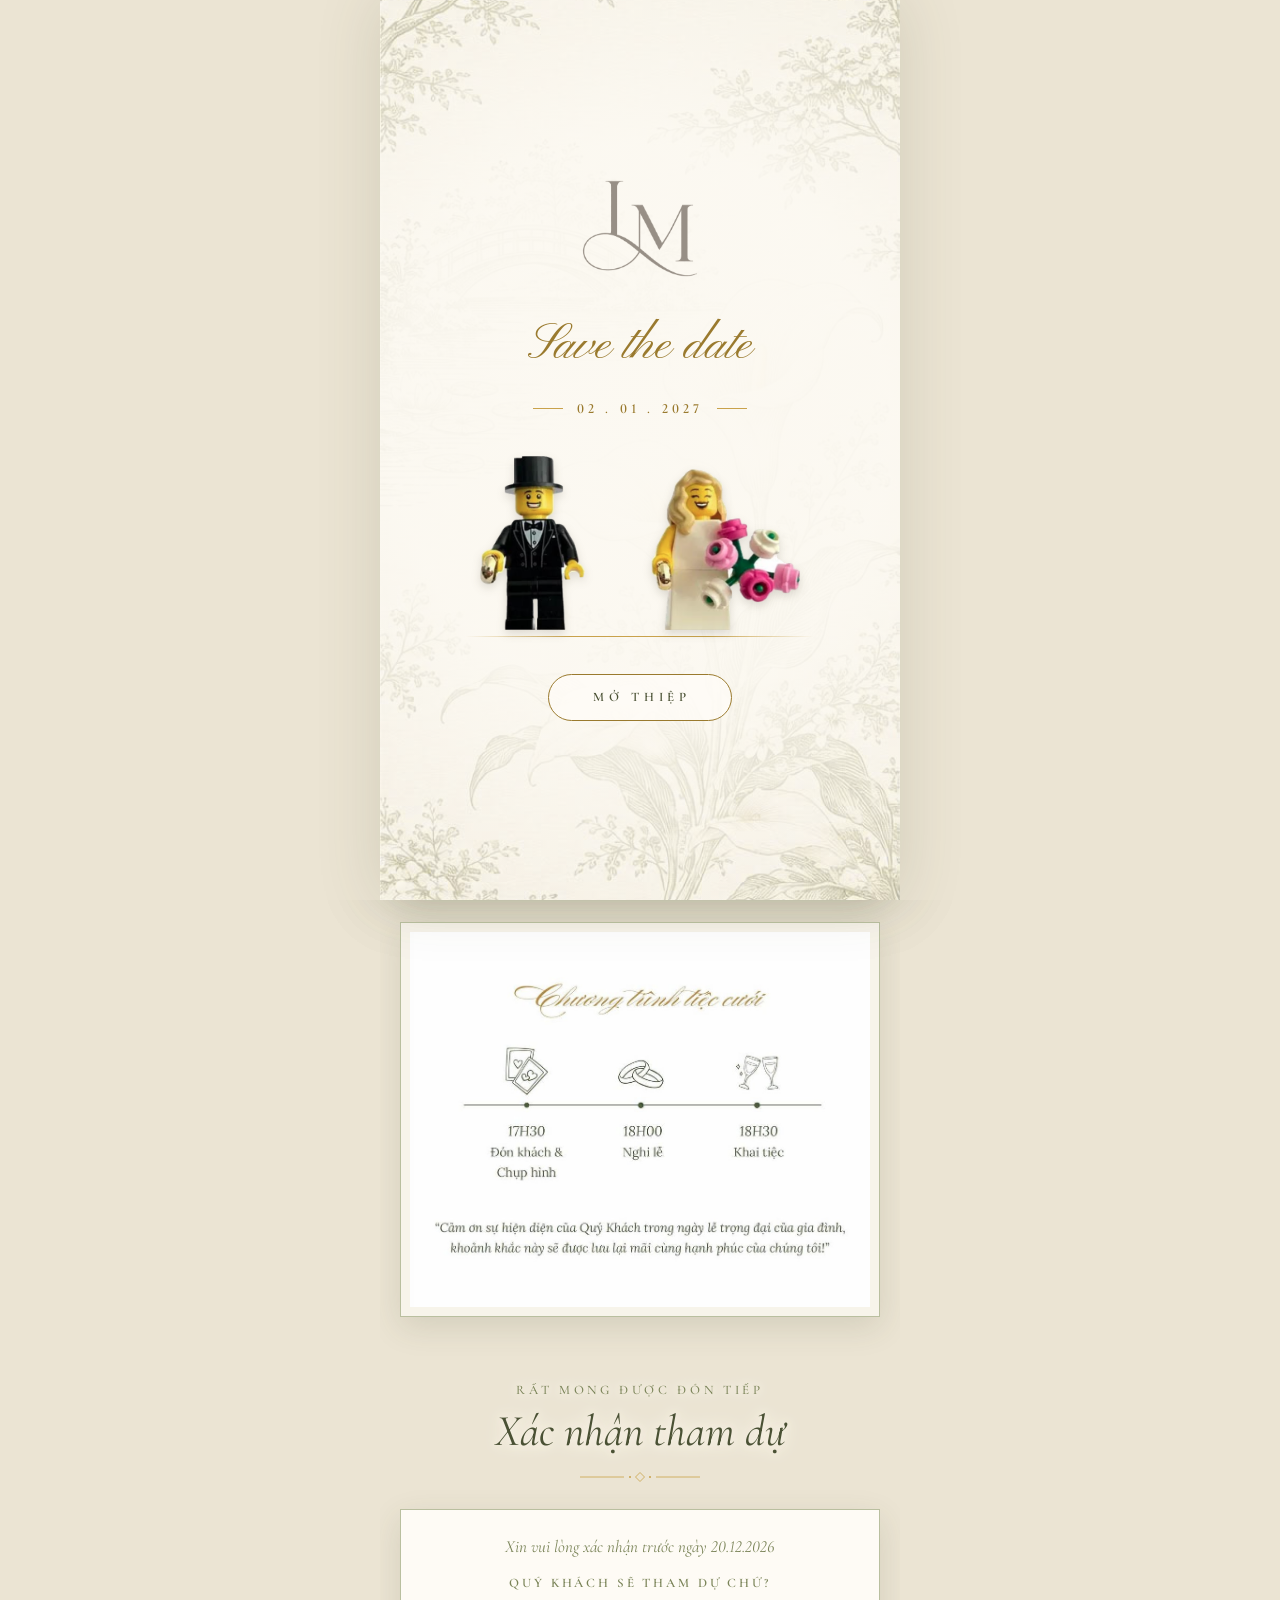
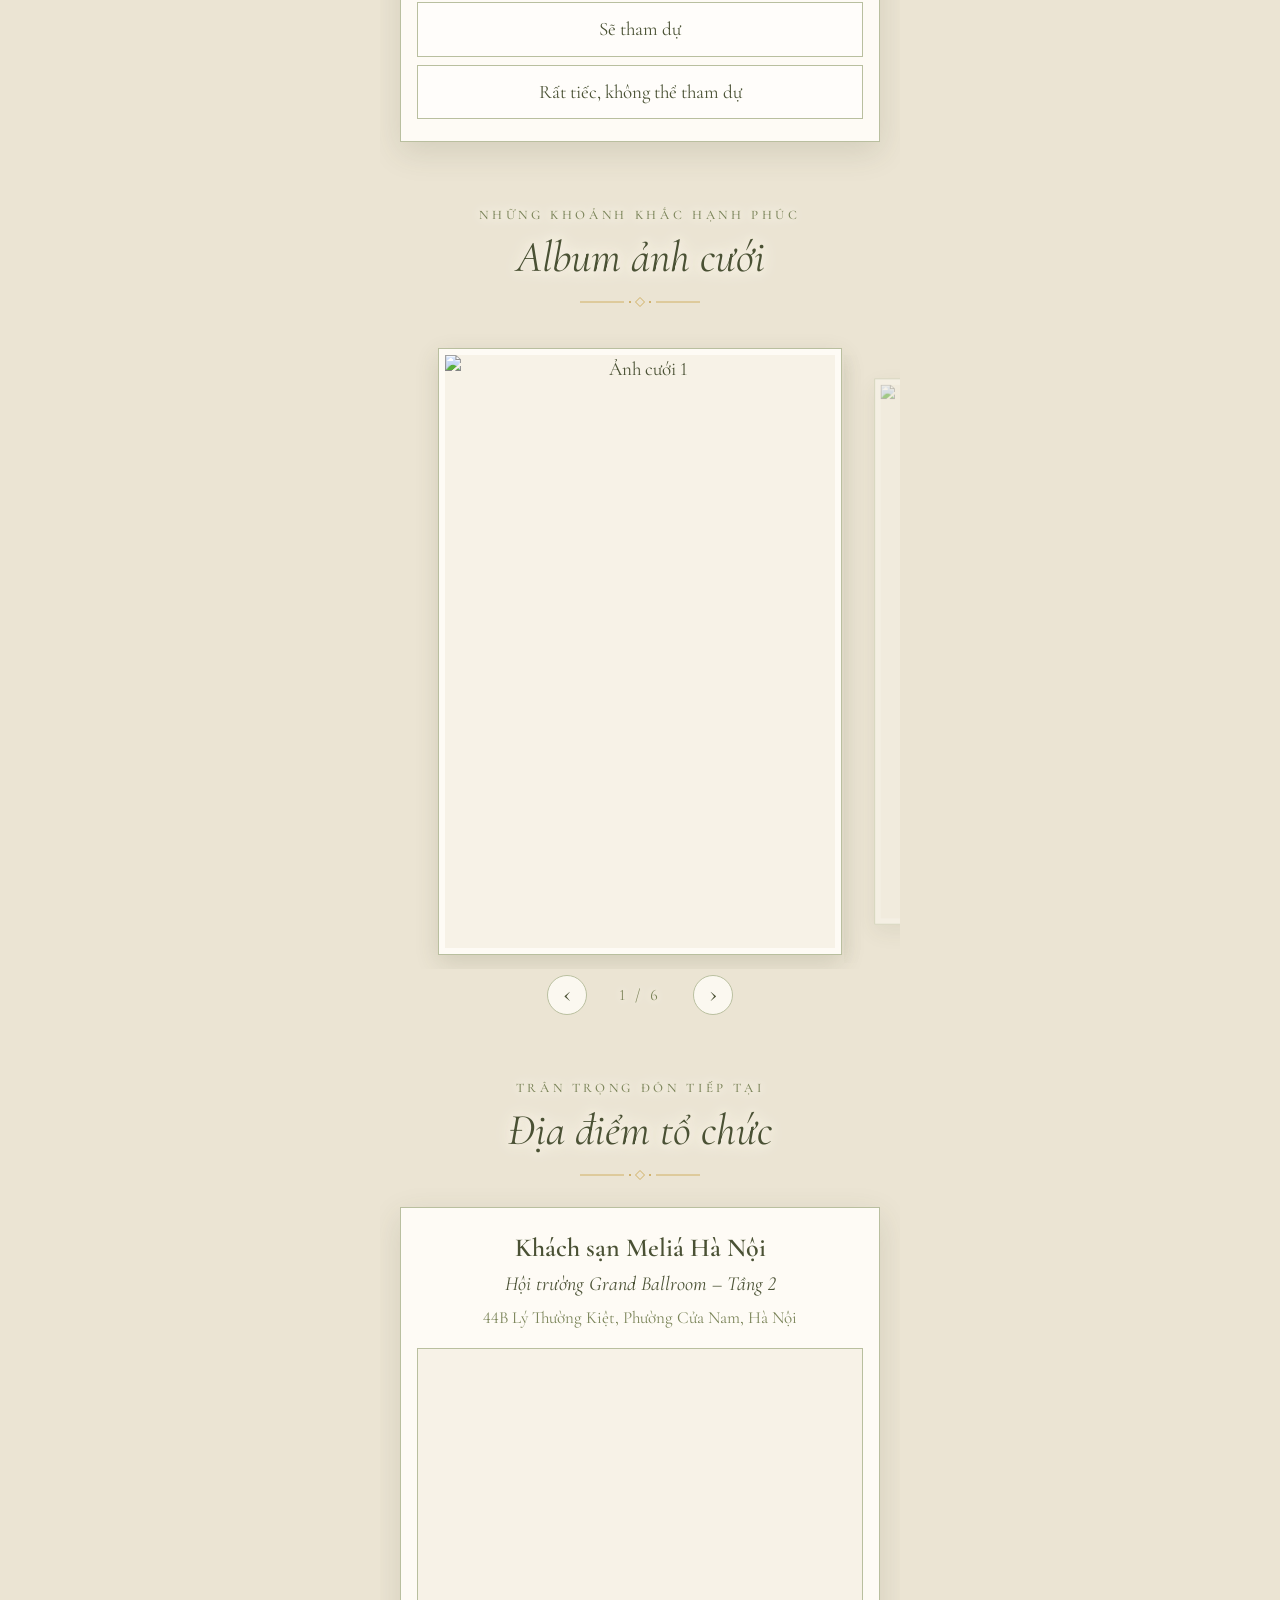
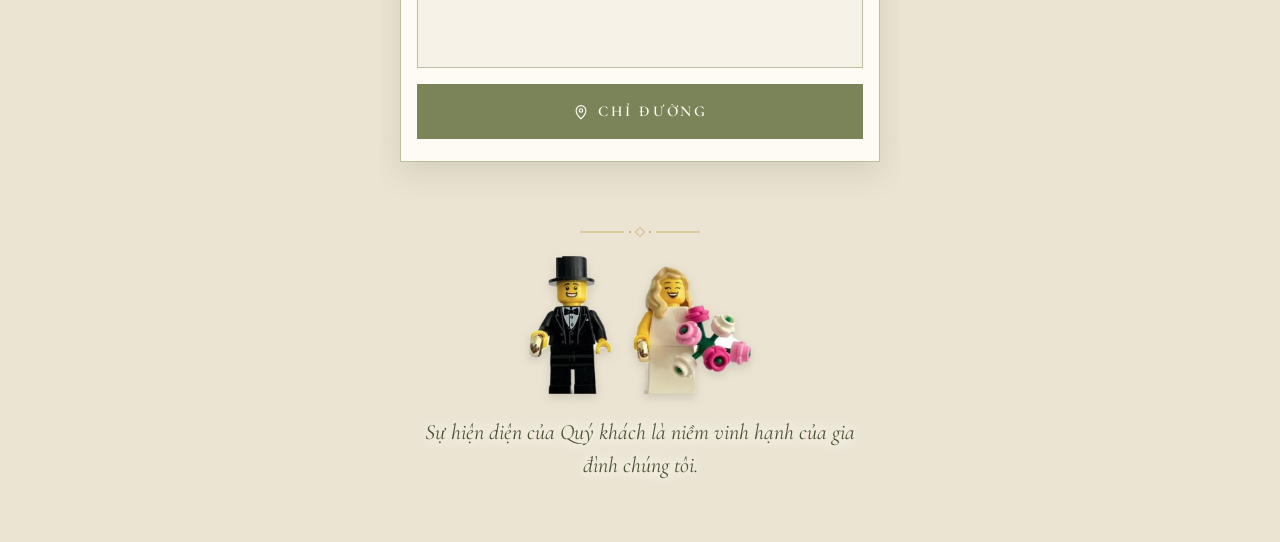
==== thu.html @ 4be1fc8c "Đưa nốt file thử (_thu/, thu.html), ảnh gốc ở thư mục ngoài cùng và thư mục anhcuoi lên GitHub Co-Au" ====
<!doctype html>
<html lang="vi">
<head>
  <meta charset="utf-8">
  <meta name="viewport" content="width=device-width, initial-scale=1, viewport-fit=cover">
  <title>L&amp;M Wedding Ceremony Invitation</title>
  <meta name="description" content="Trân trọng kính mời Quý khách đến dự tiệc cưới của Tuấn Minh &amp; Tú Linh.">
  <meta name="robots" content="noindex">
  <meta name="theme-color" content="#f6f1e6">
  <meta property="og:type" content="website">
  <meta property="og:title" content="L&amp;M Wedding Ceremony Invitation">
  <meta property="og:description" content="Trân trọng kính mời Quý khách đến dự tiệc cưới của Tuấn Minh &amp; Tú Linh.">
  <meta property="og:url" content="https://minhnguyen1604.github.io/lm-wedding/">

  <link rel="preconnect" href="https://fonts.googleapis.com">
  <link rel="preconnect" href="https://fonts.gstatic.com" crossorigin>
  <link href="https://fonts.googleapis.com/css2?family=Cormorant+Garamond:ital,wght@0,300;0,400;0,500;0,600;1,400;1,500&family=Pinyon+Script&display=swap" rel="stylesheet">
  <link rel="stylesheet" href="style.css">
</head>
<body>
  <!-- Nền hoa mờ, đứng yên phía sau khi cuộn -->
  <div class="nen" aria-hidden="true"></div>

  <!-- Màn mở thiệp (chỉ hiện khi bật moThiep trong config.js) -->
  <div class="bia" id="bia" hidden>
    <div class="nen bia-nen" aria-hidden="true"></div>
    <canvas class="bia-phao" id="bia-phao" aria-hidden="true"></canvas>
    <div class="bia-trong">
      <div class="bia-vom">
        <img class="bia-logo" id="bia-logo" alt="L &amp; M" width="688" height="580">
        <h1 class="bia-ten" id="bia-ten"></h1>
        <p class="bia-ngay" id="bia-ngay"></p>
        <div class="bia-san">
          <div class="doi bia-doi" id="bia-doi" aria-hidden="true"></div>
        </div>
        <button class="bia-nut" id="bia-nut" type="button">Mở thiệp</button>
      </div>
    </div>
  </div>

  <main class="trang">

    <header class="mo-dau">
      <img class="logo" id="logo" alt="L &amp; M" width="688" height="580" hidden>
      <svg class="hoa-van" viewBox="0 0 120 12" aria-hidden="true">
        <path d="M0 6h44M76 6h44" stroke="currentColor" stroke-width=".8"/>
        <path d="M60 1.5 64.5 6 60 10.5 55.5 6z" fill="none" stroke="currentColor" stroke-width=".8"/>
        <circle cx="50" cy="6" r="1" fill="currentColor"/>
        <circle cx="70" cy="6" r="1" fill="currentColor"/>
      </svg>
    </header>

    <!-- 1. Các khung thiệp -->
    <section class="phan" id="thiep" aria-label="Thông tin đám cưới">
      <div class="ds-khung" id="ds-khung"></div>
    </section>

    <!-- 2. Xác nhận tham dự (chỉ hiện khi đã khai báo Google Form trong config.js) -->
    <section class="phan" id="xac-nhan" hidden>
      <div class="tieu-de cuon">
        <p class="chu-nho">Rất mong được đón tiếp</p>
        <h2>Xác nhận tham dự</h2>
        <svg class="hoa-van" viewBox="0 0 120 12" aria-hidden="true">
          <path d="M0 6h44M76 6h44" stroke="currentColor" stroke-width=".8"/>
          <path d="M60 1.5 64.5 6 60 10.5 55.5 6z" fill="none" stroke="currentColor" stroke-width=".8"/>
          <circle cx="50" cy="6" r="1" fill="currentColor"/>
          <circle cx="70" cy="6" r="1" fill="currentColor"/>
        </svg>
      </div>

      <div class="the cuon">
        <form id="xn-form" novalidate>
          <p class="xn-han" id="xn-han"></p>

          <!-- Bước 1: chọn có / không -->
          <fieldset class="xn-nhom xn-buoc-1">
            <legend class="xn-nhan">Quý khách sẽ tham dự chứ?</legend>
            <div class="xn-chon">
              <label><input type="radio" name="thamDu" value="Sẽ tham dự"><span>Sẽ tham dự</span></label>
              <label><input type="radio" name="thamDu" value="Không thể tham dự"><span>Rất tiếc, không thể tham dự</span></label>
            </div>
          </fieldset>

          <!-- Bước 2: chỉ hiện sau khi đã chọn -->
          <div class="xn-buoc-2" id="xn-buoc-2" hidden>
            <label class="xn-nhan" for="xn-ten">Họ và tên</label>
            <input class="xn-o" id="xn-ten" name="ten" type="text" autocomplete="name" maxlength="80">

            <div class="xn-chi-khi-co" id="xn-chi-khi-co">
              <fieldset class="xn-nhom">
                <legend class="xn-nhan">Số người tham dự</legend>
                <div class="xn-dem">
                  <button type="button" id="xn-tru" aria-label="Bớt một người">&minus;</button>
                  <output id="xn-so" aria-live="polite">1</output>
                  <button type="button" id="xn-cong" aria-label="Thêm một người">+</button>
                </div>
              </fieldset>

              <fieldset class="xn-nhom">
                <legend class="xn-nhan">Khách mời của</legend>
                <div class="xn-chon hai-cot">
                  <label><input type="radio" name="khachCua" value="Nhà trai"><span>Nhà trai</span></label>
                  <label><input type="radio" name="khachCua" value="Nhà gái"><span>Nhà gái</span></label>
                </div>
              </fieldset>

              <label class="xn-nhan" for="xn-loi-chuc">Lời chúc <i>(không bắt buộc)</i></label>
              <textarea class="xn-o" id="xn-loi-chuc" name="loiChuc" rows="3" maxlength="500"></textarea>
            </div>

            <!-- Ô bẫy cho máy gửi tự động; người thật không thấy ô này -->
            <input class="xn-bay" type="text" name="website" tabindex="-1" autocomplete="off" aria-hidden="true">

            <p class="xn-loi" id="xn-loi" role="alert" hidden></p>
            <button class="nut" type="submit" id="xn-gui">Gửi xác nhận</button>
          </div>
        </form>

        <div id="xn-xong" hidden>
          <p class="xn-cam-on" id="xn-cam-on" tabindex="-1"></p>
          <button type="button" class="xn-sua" id="xn-sua">Gửi lại xác nhận khác</button>
        </div>
      </div>
    </section>

    <!-- 3. Album ảnh cưới (cuộn ngang) -->
    <section class="phan" id="album">
      <div class="tieu-de cuon">
        <p class="chu-nho">Những khoảnh khắc hạnh phúc</p>
        <h2>Album ảnh cưới</h2>
        <svg class="hoa-van" viewBox="0 0 120 12" aria-hidden="true">
          <path d="M0 6h44M76 6h44" stroke="currentColor" stroke-width=".8"/>
          <path d="M60 1.5 64.5 6 60 10.5 55.5 6z" fill="none" stroke="currentColor" stroke-width=".8"/>
          <circle cx="50" cy="6" r="1" fill="currentColor"/>
          <circle cx="70" cy="6" r="1" fill="currentColor"/>
        </svg>
      </div>
      <div class="dai-anh" id="dai-anh" tabindex="0" role="group" aria-label="Album ảnh cưới, vuốt ngang để xem"></div>
      <div class="dai-dk" id="dai-dk">
        <button type="button" id="da-truoc" aria-label="Ảnh trước">&lsaquo;</button>
        <span id="da-dem" aria-live="off"></span>
        <button type="button" id="da-sau" aria-label="Ảnh sau">&rsaquo;</button>
      </div>
    </section>

    <!-- 4. Địa điểm -->
    <section class="phan" id="dia-diem">
      <div class="tieu-de cuon">
        <p class="chu-nho">Trân trọng đón tiếp tại</p>
        <h2>Địa điểm tổ chức</h2>
        <svg class="hoa-van" viewBox="0 0 120 12" aria-hidden="true">
          <path d="M0 6h44M76 6h44" stroke="currentColor" stroke-width=".8"/>
          <path d="M60 1.5 64.5 6 60 10.5 55.5 6z" fill="none" stroke="currentColor" stroke-width=".8"/>
          <circle cx="50" cy="6" r="1" fill="currentColor"/>
          <circle cx="70" cy="6" r="1" fill="currentColor"/>
        </svg>
      </div>

      <div class="the cuon">
        <p class="chu-nho dd-thoi-gian" id="dd-thoi-gian"></p>
        <p class="dd-ten" id="dd-ten"></p>
        <p class="dd-sanh" id="dd-sanh"></p>
        <p class="dd-dia-chi" id="dd-dia-chi"></p>
        <div class="ban-do">
          <iframe id="dd-map" title="Bản đồ nơi tổ chức" loading="lazy"
                  referrerpolicy="no-referrer-when-downgrade" allowfullscreen></iframe>
        </div>
        <a class="nut" id="dd-chi-duong" target="_blank" rel="noopener">
          <svg viewBox="0 0 24 24" width="18" height="18" aria-hidden="true">
            <path d="M12 21s-6.5-5.6-6.5-11A6.5 6.5 0 0 1 12 3.5 6.5 6.5 0 0 1 18.5 10c0 5.4-6.5 11-6.5 11z" fill="none" stroke="currentColor" stroke-width="1.5"/>
            <circle cx="12" cy="10" r="2.3" fill="none" stroke="currentColor" stroke-width="1.5"/>
          </svg>
          Chỉ đường
        </a>
      </div>
    </section>

    <footer class="ket cuon">
      <svg class="hoa-van" viewBox="0 0 120 12" aria-hidden="true">
        <path d="M0 6h44M76 6h44" stroke="currentColor" stroke-width=".8"/>
        <path d="M60 1.5 64.5 6 60 10.5 55.5 6z" fill="none" stroke="currentColor" stroke-width=".8"/>
        <circle cx="50" cy="6" r="1" fill="currentColor"/>
        <circle cx="70" cy="6" r="1" fill="currentColor"/>
      </svg>
      <div class="doi doi-nhay" id="doi-cuoi" aria-hidden="true" hidden></div>
      <p id="loi-ket"></p>
    </footer>
  </main>

  <!-- Đĩa nhạc: chạm để tắt / bật nhạc -->
  <button class="dia" id="dia" type="button" aria-label="Bật nhạc" aria-pressed="false" hidden>
    <svg viewBox="0 0 60 60" aria-hidden="true">
      <g class="dia-quay">
        <circle cx="30" cy="30" r="29" fill="#2c2f24"/>
        <g fill="none" stroke="#fffdf8" stroke-opacity=".14" stroke-width=".7">
          <circle cx="30" cy="30" r="25"/><circle cx="30" cy="30" r="21.5"/><circle cx="30" cy="30" r="18"/><circle cx="30" cy="30" r="14.5"/>
        </g>
        <!-- vệt sáng để thấy rõ đĩa đang quay -->
        <path d="M30 3a27 27 0 0 1 19 8" fill="none" stroke="#fffdf8" stroke-opacity=".35" stroke-width="2.4" stroke-linecap="round"/>
        <path d="M30 57a27 27 0 0 1-19-8" fill="none" stroke="#fffdf8" stroke-opacity=".22" stroke-width="2.4" stroke-linecap="round"/>
        <circle cx="30" cy="30" r="10.5" fill="#c9a24b"/>
        <text x="30" y="27.4" text-anchor="middle" font-size="5.4" font-weight="600" fill="#2c2f24" letter-spacing=".3">L&amp;M</text>
        <circle cx="30" cy="30" r="1.7" fill="#f7f2e7"/>
      </g>
      <path class="dia-gach" d="M9 51 51 9" stroke="#f7f2e7" stroke-width="3.2" stroke-linecap="round"/>
    </svg>
  </button>

  <!-- Khung xem ảnh phóng to -->
  <div class="xem-anh" id="xem-anh" role="dialog" aria-modal="true" aria-label="Xem ảnh" hidden>
    <button class="xa-nut xa-dong" id="xa-dong" aria-label="Đóng">&times;</button>
    <button class="xa-nut xa-truoc" id="xa-truoc" aria-label="Ảnh trước">&lsaquo;</button>
    <img id="xa-img" alt="">
    <button class="xa-nut xa-sau" id="xa-sau" aria-label="Ảnh sau">&rsaquo;</button>
    <p class="xa-dem" id="xa-dem"></p>
  </div>

  <script src="config.js"></script>
  <script>
    // Chỉ dùng cho trang thử trên máy
    THIEP.xacNhan.hanChot = "Xin vui lòng xác nhận trước ngày 20.12.2026";
  </script>
  <script src="script.js"></script>
</body>
</html>
---- style.css ----
:root {
  --kem: #f7f2e7;        /* nền kem */
  --kem-ngoai: #ebe4d3;  /* phần ngoài cột thiệp khi xem trên máy tính */
  --reu: #7b8459;        /* xanh rêu của nét vẽ */
  --reu-dam: #4a5134;    /* chữ */
  --reu-nhat: #b9bf9f;   /* viền */
  --vang: #c9a24b;       /* nhuỵ hoa */
  --vang-dam: #9a7a2e;   /* vàng đậm cho chữ nhỏ */
  --do-mo-nen: .5;       /* độ rõ của nền hoa: 0 = mất hẳn, 1 = rõ nguyên bản */
  --rong: 520px;
  --le: 20px;            /* lề trái/phải của trang */
}

* { box-sizing: border-box; }

html {
  background: var(--kem-ngoai);
  -webkit-text-size-adjust: 100%;
  scroll-behavior: smooth;
}

body {
  margin: 0;
  font-family: "Cormorant Garamond", "Times New Roman", serif;
  font-size: 19px;
  line-height: 1.5;
  color: var(--reu-dam);
  -webkit-font-smoothing: antialiased;
  /* Font này mặc định dùng chữ số kiểu cổ (số 3, 7, 9 thò xuống dưới dòng);
     ép về chữ số cao đều để ngày giờ, số nhà thẳng hàng */
  font-variant-numeric: lining-nums;
}

/* ---------- Nền hoa mờ ---------- */
.nen {
  position: fixed;
  top: 0;
  left: 50%;
  transform: translateX(-50%);
  width: min(100%, var(--rong));
  height: 100vh;
  height: 100lvh;
  background: var(--kem);
  box-shadow: 0 0 60px rgba(74, 81, 52, .16);
  z-index: -1;
}
.nen::after {
  content: "";
  position: absolute;
  inset: 0;
  background: url("images/nen.jpg") center / cover no-repeat;
  opacity: var(--do-mo-nen);
}

/* ---------- Khung trang ---------- */
.trang {
  width: min(100%, var(--rong));
  margin: 0 auto;
  padding: 0 var(--le) calc(40px + env(safe-area-inset-bottom));
  overflow: hidden;
}

.chu-nho {
  margin: 0;
  font-size: 13px;
  font-weight: 500;
  letter-spacing: .28em;
  text-transform: uppercase;
  color: var(--reu);
}

.hoa-van {
  display: block;
  width: 120px;
  height: 12px;
  margin: 14px auto 0;
  color: var(--vang);
}

.mo-dau {
  padding: 40px 0 28px;
  text-align: center;
}
.logo {
  display: block;
  width: 150px;
  height: auto;
  margin: 0 auto 4px;
  /* quầng sáng kem để logo nổi trên nền hoa */
  filter: drop-shadow(0 0 10px var(--kem)) drop-shadow(0 0 4px var(--kem));
}
.logo[hidden] { display: none; }

/* Quầng sáng kem quanh chữ nằm trực tiếp trên nền hoa, cho dễ đọc */
.mo-dau, .tieu-de, .ket {
  text-shadow: 0 0 6px var(--kem), 0 0 14px var(--kem), 0 0 22px var(--kem);
}

.phan { padding-bottom: 64px; }

.tieu-de {
  text-align: center;
  margin-bottom: 26px;
}
.tieu-de h2 {
  margin: 6px 0 0;
  font-size: 44px;
  font-weight: 400;
  font-style: italic;
  line-height: 1.15;
  color: var(--reu-dam);
}

/* ---------- 1. Khung thiệp ---------- */
.ds-khung {
  display: grid;
  gap: 28px;
}

.khung {
  margin: 0;
  padding: 9px;
  background: rgba(255, 253, 248, .62);
  border: 1px solid var(--reu-nhat);
  box-shadow: 0 10px 30px rgba(74, 81, 52, .14);
}
.khung img {
  display: block;
  width: 100%;
  height: auto;
  cursor: zoom-in;
}

.cho-trong {
  display: grid;
  place-content: center;
  gap: 6px;
  text-align: center;
  border: 1px dashed var(--reu-nhat);
  color: var(--reu);
}
.khung .cho-trong { aspect-ratio: 2 / 3; }
.cho-trong b {
  font-size: 30px;
  font-weight: 400;
  font-style: italic;
  color: var(--reu-dam);
}
.cho-trong span {
  font-size: 15px;
  padding: 0 24px;
}

/* ---------- 2. Địa điểm ---------- */
.the {
  padding: 24px 16px 22px;
  text-align: center;
  background: rgba(255, 253, 248, .92);
  border: 1px solid var(--reu-nhat);
  box-shadow: 0 10px 30px rgba(74, 81, 52, .14);
}
.dd-thoi-gian {
  margin-bottom: 12px;
  color: var(--vang-dam);
}
.dd-ten {
  margin: 0;
  font-size: 26px;
  font-weight: 600;
  line-height: 1.25;
}
.dd-sanh {
  margin: 4px 0 0;
  font-size: 20px;
  font-style: italic;
}
.dd-dia-chi {
  margin: 6px 0 18px;
  font-size: 17px;
  color: var(--reu);
  text-wrap: balance;   /* không để rớt một chữ lẻ xuống dòng */
}
.the p:empty { display: none; }

.ban-do {
  height: 320px;
  border: 1px solid var(--reu-nhat);
  background: var(--kem);
}
.ban-do iframe {
  display: block;
  width: 100%;
  height: 100%;
  border: 0;
}

.nut {
  display: flex;
  align-items: center;
  justify-content: center;
  gap: 8px;
  width: 100%;
  margin-top: 16px;
  padding: 15px 30px;
  font: inherit;
  font-size: 15px;
  font-weight: 600;
  letter-spacing: .18em;
  text-transform: uppercase;
  text-decoration: none;
  color: #fffdf8;
  background: var(--reu);
  border: 1px solid var(--reu);
  transition: background .2s, color .2s;
}
.nut:hover,
.nut:focus-visible {
  background: var(--reu-dam);
  border-color: var(--reu-dam);
}

.nut[hidden] { display: none; }

/* ---------- 2. Xác nhận tham dự ---------- */
.xn-han {
  margin: 0 0 4px;
  font-size: 17px;
  font-style: italic;
  color: var(--reu);
}
.xn-han:empty { display: none; }
.xn-nhom {
  min-width: 0;
  margin: 22px 0 0;
  padding: 0;
  border: 0;
}
.xn-nhom[hidden] { display: none; }
.xn-nhom > .xn-nhan { margin-top: 0; }   /* khoảng cách phía trên do .xn-nhom lo */
.xn-nhan {
  display: block;
  width: 100%;
  margin: 22px 0 9px;
  padding: 0;
  font-size: 13px;
  font-weight: 600;
  letter-spacing: .22em;
  text-transform: uppercase;
  color: var(--reu);
}
.xn-han + .xn-nhom { margin-top: 14px; }
.xn-han:empty + .xn-nhom { margin-top: 0; }
.xn-buoc-2[hidden],
.xn-chi-khi-co[hidden] { display: none; }
/* Phần điền hiện ra nhẹ nhàng sau khi chọn có / không */
.xn-buoc-2 { animation: hien-len .5s ease; }
.xn-nhan i {
  font-weight: 400;
  letter-spacing: .04em;
  text-transform: none;
}
.xn-o {
  display: block;
  width: 100%;
  padding: 12px 14px;
  font: inherit;
  font-size: 19px;          /* từ 16px trở lên để iPhone không tự phóng to khi gõ */
  text-align: center;
  color: var(--reu-dam);
  background: rgba(255, 255, 255, .75);
  border: 1px solid var(--reu-nhat);
  border-radius: 0;
  -webkit-appearance: none;
  appearance: none;
}
textarea.xn-o {
  resize: vertical;
  min-height: 92px;
  text-align: left;
}
.xn-o:focus-visible,
.xn-dem button:focus-visible,
.xn-chon input:focus-visible + span {
  outline: 2px solid var(--reu);
  outline-offset: 2px;
}

/* Lựa chọn dạng ô bấm */
.xn-chon {
  display: grid;
  gap: 8px;
}
.xn-chon.hai-cot { grid-template-columns: 1fr 1fr; }
.xn-chon label {
  position: relative;
  display: block;
}
.xn-chon input {
  position: absolute;
  inset: 0;
  width: 100%;
  height: 100%;
  margin: 0;
  opacity: 0;
  cursor: pointer;
}
.xn-chon span {
  display: block;
  padding: 12px 10px;
  font-size: 19px;
  border: 1px solid var(--reu-nhat);
  background: rgba(255, 255, 255, .55);
  transition: background .2s, color .2s, border-color .2s;
}
.xn-chon input:checked + span {
  color: #fffdf8;
  background: var(--reu);
  border-color: var(--reu);
}

/* Bộ đếm số người */
.xn-dem {
  display: flex;
  align-items: center;
  justify-content: center;
  gap: 24px;
}
.xn-dem button {
  width: 46px;
  height: 46px;
  padding: 0 0 3px;
  font: inherit;
  font-size: 26px;
  line-height: 1;
  color: var(--reu-dam);
  background: rgba(255, 255, 255, .55);
  border: 1px solid var(--reu-nhat);
  border-radius: 50%;
  cursor: pointer;
}
.xn-dem output {
  min-width: 36px;
  font-size: 30px;
  font-weight: 600;
}

.xn-bay {
  position: absolute;
  left: -9999px;
  width: 1px;
  height: 1px;
  opacity: 0;
}
.xn-loi {
  margin: 16px 0 0;
  font-size: 17px;
  color: #9b3d2e;
}
#xn-form .nut { margin-top: 22px; }
.xn-cam-on {
  margin: 6px 0 12px;
  font-size: 23px;
  font-style: italic;
  line-height: 1.4;
  text-wrap: balance;
  outline: none;
}
.xn-sua {
  padding: 6px 10px;
  font: inherit;
  font-size: 16px;
  color: var(--reu);
  text-decoration: underline;
  text-underline-offset: 3px;
  background: none;
  border: 0;
  cursor: pointer;
}

/* ---------- 4. Album cuộn ngang ---------- */
.dai-anh {
  position: relative;
  display: flex;
  gap: 12px;
  /* tràn ra sát hai mép trang; lề 12% để ảnh đầu và ảnh cuối cũng vào được giữa */
  margin: 0 calc(-1 * var(--le));
  padding: 14px 12%;
  overflow-x: auto;
  overscroll-behavior-x: contain;
  scroll-snap-type: x mandatory;
  -webkit-overflow-scrolling: touch;
  scrollbar-width: none;
}
.dai-anh::-webkit-scrollbar { display: none; }
.dai-anh:focus-visible {
  outline: 2px solid var(--reu);
  outline-offset: -2px;
}
.o-anh {
  flex: 0 0 100%;          /* 100% phần giữa hai lề 12% = 76% bề ngang trang */
  aspect-ratio: 2 / 3;     /* đúng tỉ lệ ảnh cưới (dọc 2:3) nên ảnh không bị cắt */
  margin: 0;
  padding: 6px;
  scroll-snap-align: center;
  background: rgba(255, 253, 248, .92);
  border: 1px solid var(--reu-nhat);
  box-shadow: 0 8px 22px rgba(74, 81, 52, .16);
  cursor: zoom-in;
  font: inherit;
  color: inherit;
  /* --co (cỡ) và --ro (độ rõ) do script đặt theo khoảng cách tới giữa màn hình */
  transform: scale(var(--co, 1));
  opacity: var(--ro, 1);
  transition: transform .18s ease-out, opacity .18s ease-out;
}
.o-anh img {
  display: block;
  width: 100%;
  height: 100%;
  object-fit: cover;
  background: var(--kem);
  user-select: none;
}

/* Nút lùi / tiến và số đếm dưới dải ảnh */
.dai-dk {
  display: flex;
  align-items: center;
  justify-content: center;
  gap: 18px;
  margin-top: 6px;
  font-size: 16px;
  letter-spacing: .2em;
  color: var(--reu);
  text-shadow: 0 0 6px var(--kem), 0 0 14px var(--kem);
}
.dai-dk span {
  min-width: 70px;
  text-align: center;
}
.dai-dk button {
  width: 40px;
  height: 40px;
  padding: 0 0 4px;
  font: inherit;
  font-size: 28px;
  line-height: 1;
  color: var(--reu-dam);
  background: rgba(255, 253, 248, .8);
  border: 1px solid var(--reu-nhat);
  border-radius: 50%;
  cursor: pointer;
}
.dai-dk button:focus-visible {
  outline: 2px solid var(--reu);
  outline-offset: 2px;
}

/* ---------- Cuối trang ---------- */
.ket {
  position: relative;      /* chỗ để chùm tim bay ra */
  padding: 0 16px 20px;
  text-align: center;
  font-size: 22px;
  font-style: italic;
}

/* Chùm tim khi chạm vào đôi lego */
.tim {
  position: absolute;
  z-index: 2;
  pointer-events: none;
}
.tim svg {
  display: block;
  width: 100%;
  height: 100%;
  fill: currentColor;
  filter: drop-shadow(0 1px 1px rgba(74, 81, 52, .2));
}

.ket .hoa-van { margin: 0 auto 18px; }
.ket p { margin: 0; }
.ket p:empty { display: none; }

/* ---------- Cô dâu chú rể kiểu lego ---------- */
.doi {
  --bb-rong: 92px;
  --bb-da: #f6cb2e;        /* vàng tươi của đồ chơi */
  --bb-da-dam: #dcae17;
  --bb-vest: #1e1e1e;
  --bb-giay: #0d0d0d;
  --bb-trang: #ffffff;
  --bb-de: #ecebe4;
  --bb-toc: #2a201a;
  --bb-toc-nu: #3a281d;
  --bb-hong: #f29bb5;
  --bb-hong-dam: #e2578f;
  --bb-la: #5a9a55;
  --bb-vang: #d9b25a;
  --bb-voan: rgba(255, 255, 255, .72);
  --bb-vien: rgba(60, 50, 30, .3);
  display: flex;
  justify-content: center;
  align-items: flex-end;
}
.doi[hidden] { display: none; }
.bup-be {
  display: block;
  flex: none;
  width: var(--bb-rong);
  height: auto;
  overflow: visible;
  filter: drop-shadow(0 5px 6px rgba(60, 55, 35, .22));
}
/* Cô dâu đứng sát chú rể vừa đủ để hai bàn tay chạm nhau khi nắm tay */
.co-dau { margin-left: calc(var(--bb-rong) * -0.15); }

.bup-be .tay,
.bup-be .chan,
.bup-be .mat {
  transform-box: fill-box;
}
/* Tay xoay quanh vai, chân xoay quanh hông như đồ chơi thật */
.bup-be .tay { transform-origin: 50% 5px; transition: transform .45s ease; }
.bup-be .tay-t { transform: rotate(12deg); }
.bup-be .tay-p { transform: rotate(-12deg); }
.bup-be .chan { transform-origin: 50% 0; }
.bup-be .mat { transform-origin: 50% 50%; animation: chop-mat 4.6s infinite; }
.co-dau .mat { animation-delay: 1.3s; }

/* Nắm tay: tay phía trong của hai người đưa về phía nhau */
.doi.nam-tay .chu-re .tay-p { transform: rotate(-38deg); }
.doi.nam-tay .co-dau .tay-t { transform: rotate(38deg); }

/* Bước đi */
.doi.dang-di .than { animation: nhun 0.36s ease-in-out infinite alternate; }
.doi.dang-di .chan-t { animation: buoc 0.36s ease-in-out infinite alternate; }
.doi.dang-di .chan-p { animation: buoc 0.36s ease-in-out infinite alternate-reverse; }

/* Khi dùng ảnh lego thật thay cho hình vẽ: hai ảnh cắt từ một tấm, đứng sát là liền lại như ảnh gốc */
.doi-anh .bup-be {
  width: auto;
  height: calc(var(--bb-rong) * 1.5);
  filter: drop-shadow(0 4px 5px rgba(60, 55, 35, .16));
  transform-origin: 50% 100%;
}
.doi-anh .co-dau { margin-left: 0; }
/* Ảnh không co duỗi tay chân được nên bước đi bằng cách lắc lư nhè nhẹ */
.doi-anh.dang-di .chu-re { animation: lac-lu 0.34s ease-in-out infinite alternate; }
.doi-anh.dang-di .co-dau { animation: lac-lu 0.34s ease-in-out infinite alternate-reverse; }
@keyframes lac-lu {
  from { transform: rotate(-3.5deg) translateY(0); }
  50% { transform: rotate(0deg) translateY(-3px); }
  to { transform: rotate(3.5deg) translateY(0); }
}

/* Đung đưa theo nhạc ở cuối thiệp: nhạc tắt thì đứng yên */
.doi-nhay {
  margin: 0 0 22px;
  cursor: pointer;
  -webkit-tap-highlight-color: transparent;
  transform-origin: 50% 100%;
  animation: lac 2.8s ease-in-out infinite alternate;
  animation-play-state: paused;
}
.co-nhac .doi-nhay,
.khong-nhac .doi-nhay { animation-play-state: running; }

@keyframes chop-mat {
  0%, 94%, 100% { transform: scaleY(1); }
  96.5% { transform: scaleY(.12); }
}
@keyframes nhun {
  from { transform: translateY(0); }
  to { transform: translateY(-2.5px); }
}
@keyframes buoc {
  from { transform: rotate(-14deg); }
  to { transform: rotate(14deg); }
}
@keyframes lac {
  from { transform: rotate(-3.2deg) translateY(0); }
  50% { transform: rotate(0deg) translateY(-3px); }
  to { transform: rotate(3.2deg) translateY(0); }
}

/* ---------- Màn mở thiệp ---------- */
.bia {
  position: fixed;
  inset: 0;
  z-index: 20;
  display: grid;
  place-items: center;
  background: var(--kem-ngoai);
  transition: opacity .9s ease, visibility .9s;
}
.bia[hidden] { display: none; }
.bia.dang-dong {
  opacity: 0;
  visibility: hidden;
}
.bia-nen {
  position: absolute;
  z-index: 0;
  height: 100%;
}
.bia-phao {
  position: absolute;
  inset: 0;
  z-index: 2;
  width: 100%;
  height: 100%;
  pointer-events: none;
}
.bia-trong {
  position: relative;
  z-index: 1;
  display: flex;
  width: min(100%, var(--rong));
  height: 100%;
  padding: max(20px, env(safe-area-inset-top)) 20px max(20px, env(safe-area-inset-bottom));
}

/* Không dùng khung: một quầng kem mềm ở giữa cho chữ dễ đọc, nền hoa lộ dần ra bốn phía */
.bia-trong::before {
  content: "";
  position: absolute;
  inset: 0;
  background: radial-gradient(ellipse 92% 60% at 50% 47%,
    rgba(252, 249, 242, .97) 0%, rgba(252, 249, 242, .92) 52%, rgba(252, 249, 242, 0) 100%);
  pointer-events: none;
}
.bia-vom {
  position: relative;
  flex: 1;
  display: flex;
  flex-direction: column;
  align-items: center;
  justify-content: center;
  gap: clamp(6px, 1.5vh, 14px);
  padding: 12px 8px;
  text-align: center;
}
/* Các phần lần lượt hiện lên */
.bia-vom > * {
  opacity: 0;
  animation: hien-len 1s ease forwards;
}
.bia-vom > :nth-child(1) { animation-delay: .15s; }
.bia-vom > :nth-child(2) { animation-delay: .45s; }
.bia-vom > :nth-child(3) { animation-delay: .7s; }
.bia-vom > :nth-child(4) { animation-delay: 1s; }
.bia-vom > :nth-child(5) { animation-delay: 1.15s; }
.bia-vom > :nth-child(6) { animation-delay: 1.45s; }
.bia-vom > :nth-child(7) { animation-delay: 1.9s; }
@keyframes hien-len {
  from { opacity: 0; transform: translateY(12px); }
  to { opacity: 1; transform: none; }
}

.bia-logo {
  display: block;
  width: clamp(84px, 27vw, 118px);
  height: auto;
  margin-bottom: clamp(2px, 1vh, 10px);
}
.bia-logo[hidden] { display: none; }
/* Chữ trên màn mở thiệp chỉ còn hai dòng: tên và ngày */
/* "Save the date": chữ thư pháp, cùng kiểu với tiêu đề trên thiệp giấy */
.bia-ten {
  margin: clamp(6px, 1.6vh, 16px) 0 0;
  font-family: "Pinyon Script", "Cormorant Garamond", cursive;
  font-size: clamp(38px, 11.6vw, 50px);
  font-weight: 400;
  line-height: 1.25;
  color: var(--vang-dam);
  text-wrap: balance;
}
.bia-ngay {
  display: flex;
  align-items: center;
  gap: 14px;
  margin: clamp(2px, .8vh, 8px) 0 0;
  font-size: 14px;
  font-weight: 600;
  letter-spacing: .3em;
  color: var(--vang-dam);
}
/* hai vạch mảnh hai bên ngày */
.bia-ngay::before,
.bia-ngay::after {
  content: "";
  width: 30px;
  height: 1px;
  background: var(--vang);
}
.bia-ngay:empty { display: none; }

/* Hai nhân vật lego đứng trên một vạch nền mảnh */
.bia-san {
  margin-top: clamp(10px, 2.6vh, 28px);
  padding: 0 34px 7px;
  background: linear-gradient(90deg, transparent, var(--vang) 30%, var(--vang) 70%, transparent) bottom / 100% 1px no-repeat;
}
.bia-doi { --bb-rong: clamp(74px, 24vw, 98px); }
.bia-doi.doi-anh { --bb-rong: clamp(74px, min(29vw, 13.5vh), 116px); }
/* Lúc đầu hai nhân vật đứng cách nhau; chạm "Mở thiệp" thì bước lại gần */
.bia-doi .bup-be { transition: translate 1.3s ease-in-out; }
.bia-doi .chu-re { translate: -20px 0; }
.bia-doi .co-dau { translate: 20px 0; }
.bia-doi.gan .bup-be { translate: 0 0; }

/* Nút mở thiệp: viền mảnh, có quầng sáng nhè nhẹ mời chạm */
.bia-nut {
  margin-top: clamp(12px, 2.6vh, 26px);
  padding: 13px 40px 13px 44px;
  font: inherit;
  font-size: 13px;
  font-weight: 600;
  letter-spacing: .36em;
  text-transform: uppercase;
  color: var(--reu-dam);
  background: rgba(255, 253, 248, .7);
  border: 1px solid var(--vang-dam);
  border-radius: 999px;
  cursor: pointer;
  transition: background .25s, color .25s;
}
.bia-nut:hover,
.bia-nut:focus-visible {
  color: #fffdf8;
  background: var(--vang-dam);
  outline: none;
}
.bia-vom > .bia-nut {
  animation: hien-len 1s ease 1.9s forwards, moi-cham 2.6s ease-in-out 3s infinite;
}
.bia-vom > .bia-nut.an {
  animation: none;
  opacity: 0;
  pointer-events: none;
  transition: opacity .4s;
}
@keyframes moi-cham {
  0%, 100% { box-shadow: 0 0 0 0 rgba(201, 162, 75, .5); }
  60% { box-shadow: 0 0 0 11px rgba(201, 162, 75, 0); }
}

/* ---------- Đĩa nhạc ---------- */
.dia {
  position: fixed;
  z-index: 5;
  right: max(14px, calc(50% - var(--rong) / 2 + 14px));
  bottom: calc(16px + env(safe-area-inset-bottom));
  width: 54px;
  height: 54px;
  padding: 0;
  background: none;
  border: 0;
  border-radius: 50%;
  box-shadow: 0 4px 14px rgba(44, 47, 36, .35);
  cursor: pointer;
}
.dia[hidden] { display: none; }
.dia svg {
  display: block;
  width: 100%;
  height: 100%;
}
.dia:focus-visible {
  outline: 2px solid var(--reu);
  outline-offset: 3px;
}
.dia-quay {
  transform-box: fill-box;
  transform-origin: 50% 50%;
  animation: quay 5s linear infinite;
  animation-play-state: paused;
}
.co-nhac .dia-quay { animation-play-state: running; }
/* Gạch chéo báo nhạc đang tắt */
.dia-gach { transition: opacity .25s; }
.co-nhac .dia-gach { opacity: 0; }
@keyframes quay { to { transform: rotate(360deg); } }

/* ---------- Xem ảnh phóng to ---------- */
.xem-anh {
  position: fixed;
  inset: 0;
  z-index: 10;
  display: grid;
  place-items: center;
  background: rgba(38, 42, 26, .94);
  touch-action: pan-y pinch-zoom;
}
.xem-anh[hidden] { display: none; }
.xem-anh img {
  max-width: 100vw;
  max-height: 100vh;
  max-height: 100dvh;
  object-fit: contain;
  user-select: none;
  -webkit-user-drag: none;
}
.xa-nut {
  position: absolute;
  z-index: 1;
  width: 46px;
  height: 46px;
  display: grid;
  place-items: center;
  padding: 0 0 4px;
  font: 400 34px/1 "Cormorant Garamond", serif;
  color: #fffdf8;
  background: rgba(38, 42, 26, .5);
  border: 1px solid rgba(255, 253, 248, .35);
  border-radius: 50%;
  cursor: pointer;
}
.xa-dong { top: calc(14px + env(safe-area-inset-top)); right: 14px; }
.xa-truoc { left: 10px; top: 50%; transform: translateY(-50%); }
.xa-sau { right: 10px; top: 50%; transform: translateY(-50%); }
.xa-dem {
  position: absolute;
  bottom: calc(14px + env(safe-area-inset-bottom));
  left: 0;
  right: 0;
  margin: 0;
  text-align: center;
  font-size: 15px;
  letter-spacing: .2em;
  color: rgba(255, 253, 248, .8);
}
.mot-anh .xa-truoc,
.mot-anh .xa-sau,
.mot-anh .xa-dem { display: none; }

body.khoa-cuon { overflow: hidden; }

/* ---------- Hiệu ứng hiện dần khi cuộn ---------- */
.js .cuon {
  opacity: 0;
  transform: translateY(22px);
  transition: opacity .9s ease, transform .9s ease;
}
.js .cuon.hien {
  opacity: 1;
  transform: none;
}

@media (prefers-reduced-motion: reduce) {
  html { scroll-behavior: auto; }
  .doi-nhay, .bup-be .mat, .dia-quay { animation: none; }
  .bia-doi .bup-be { transition: none; }
  .bia-vom > *, .bia-vom > .bia-nut { animation: none; opacity: 1; }
  .js .cuon { opacity: 1; transform: none; transition: none; }
}

@media (max-width: 380px) {
  :root { --le: 14px; }
  .tieu-de h2 { font-size: 38px; }
  .ban-do { height: 280px; }
}
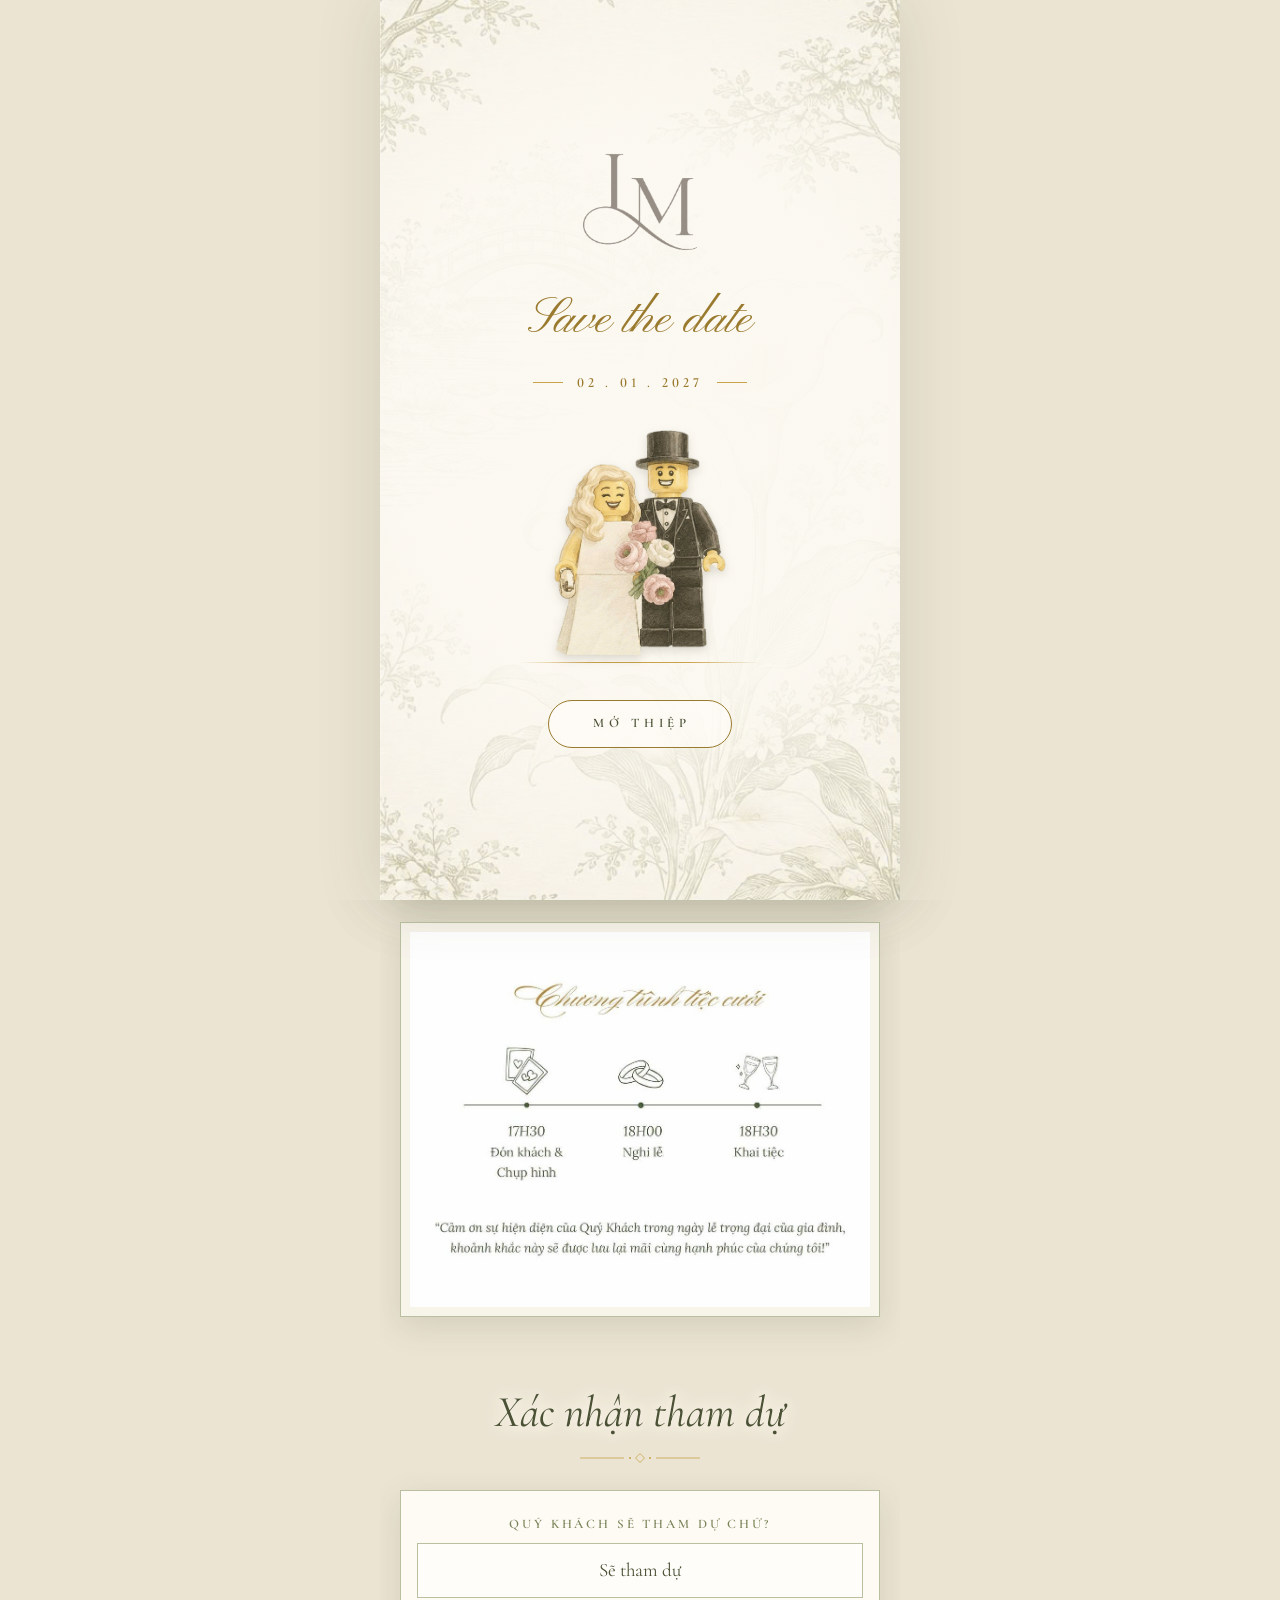
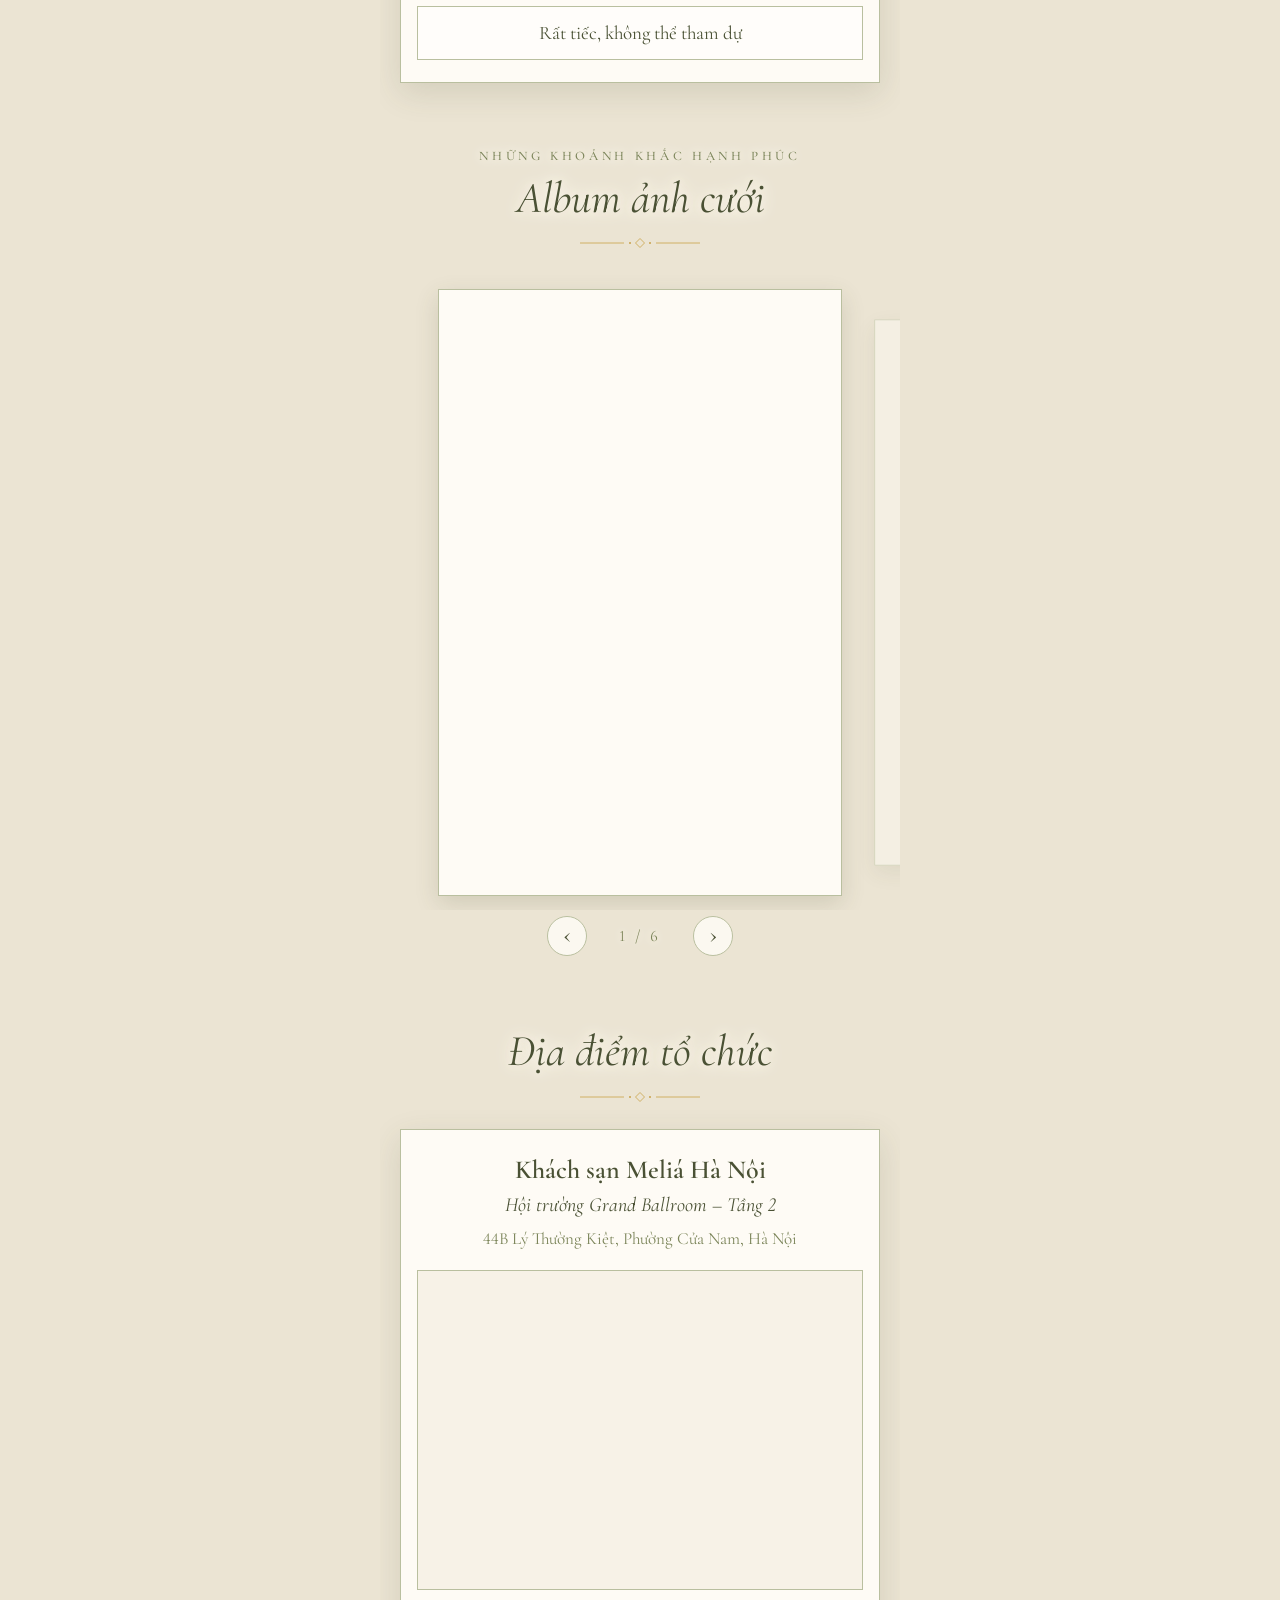
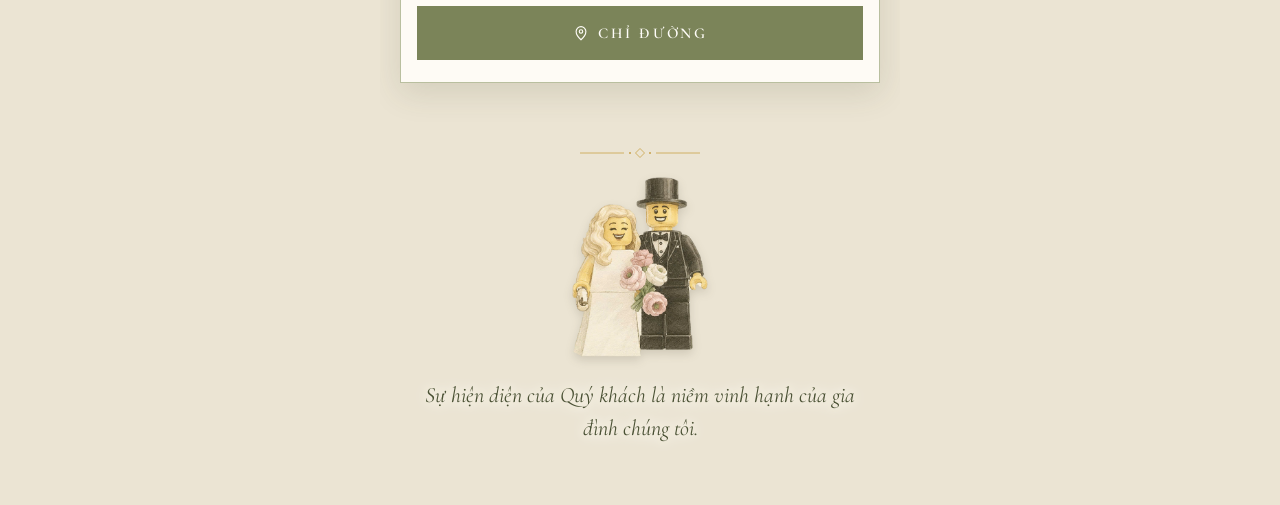
==== commit fcc12e05: "Thay đôi lego bằng bản nét vẽ màu nước hợp tông thiệp (một ảnh chung cho cả đôi) Co-Authored-By: Cla" ====
--- a/thu.html
+++ b/thu.html
@@ -58,7 +58,6 @@
     <!-- 2. Xác nhận tham dự (chỉ hiện khi đã khai báo Google Form trong config.js) -->
     <section class="phan" id="xac-nhan" hidden>
       <div class="tieu-de cuon">
-        <p class="chu-nho">Rất mong được đón tiếp</p>
         <h2>Xác nhận tham dự</h2>
         <svg class="hoa-van" viewBox="0 0 120 12" aria-hidden="true">
           <path d="M0 6h44M76 6h44" stroke="currentColor" stroke-width=".8"/>
@@ -146,7 +145,6 @@
     <!-- 4. Địa điểm -->
     <section class="phan" id="dia-diem">
       <div class="tieu-de cuon">
-        <p class="chu-nho">Trân trọng đón tiếp tại</p>
         <h2>Địa điểm tổ chức</h2>
         <svg class="hoa-van" viewBox="0 0 120 12" aria-hidden="true">
           <path d="M0 6h44M76 6h44" stroke="currentColor" stroke-width=".8"/>
@@ -217,8 +215,8 @@
 
   <script src="config.js"></script>
   <script>
-    // Chỉ dùng cho trang thử trên máy
-    THIEP.xacNhan.hanChot = "Xin vui lòng xác nhận trước ngày 20.12.2026";
+    // Chỉ dùng cho trang thử
+    THIEP.moThiep.hinh = { doi: "images/lego-doi.png" };
   </script>
   <script src="script.js"></script>
 </body>
--- a/style.css
+++ b/style.css
@@ -421,6 +421,8 @@
   background: var(--kem);
   user-select: none;
 }
+/* Ảnh chưa tải thì để trống màu kem, không hiện biểu tượng ảnh hỏng */
+.o-anh img:not([src]) { visibility: hidden; }
 
 /* Nút lùi / tiến và số đếm dưới dải ảnh */
 .dai-dk {
@@ -549,6 +551,9 @@
 /* Ảnh không co duỗi tay chân được nên bước đi bằng cách lắc lư nhè nhẹ */
 .doi-anh.dang-di .chu-re { animation: lac-lu 0.34s ease-in-out infinite alternate; }
 .doi-anh.dang-di .co-dau { animation: lac-lu 0.34s ease-in-out infinite alternate-reverse; }
+/* Một ảnh chung cho cả đôi: cao hơn vì gồm hai người, lúc "bước đi" thì nhún nhảy nhẹ cả đôi */
+.doi-chung .doi-mot { height: calc(var(--bb-rong) * 1.95); }
+.doi-anh.dang-di .doi-mot { animation: lac-lu 0.34s ease-in-out infinite alternate; }
 @keyframes lac-lu {
   from { transform: rotate(-3.5deg) translateY(0); }
   50% { transform: rotate(0deg) translateY(-3px); }
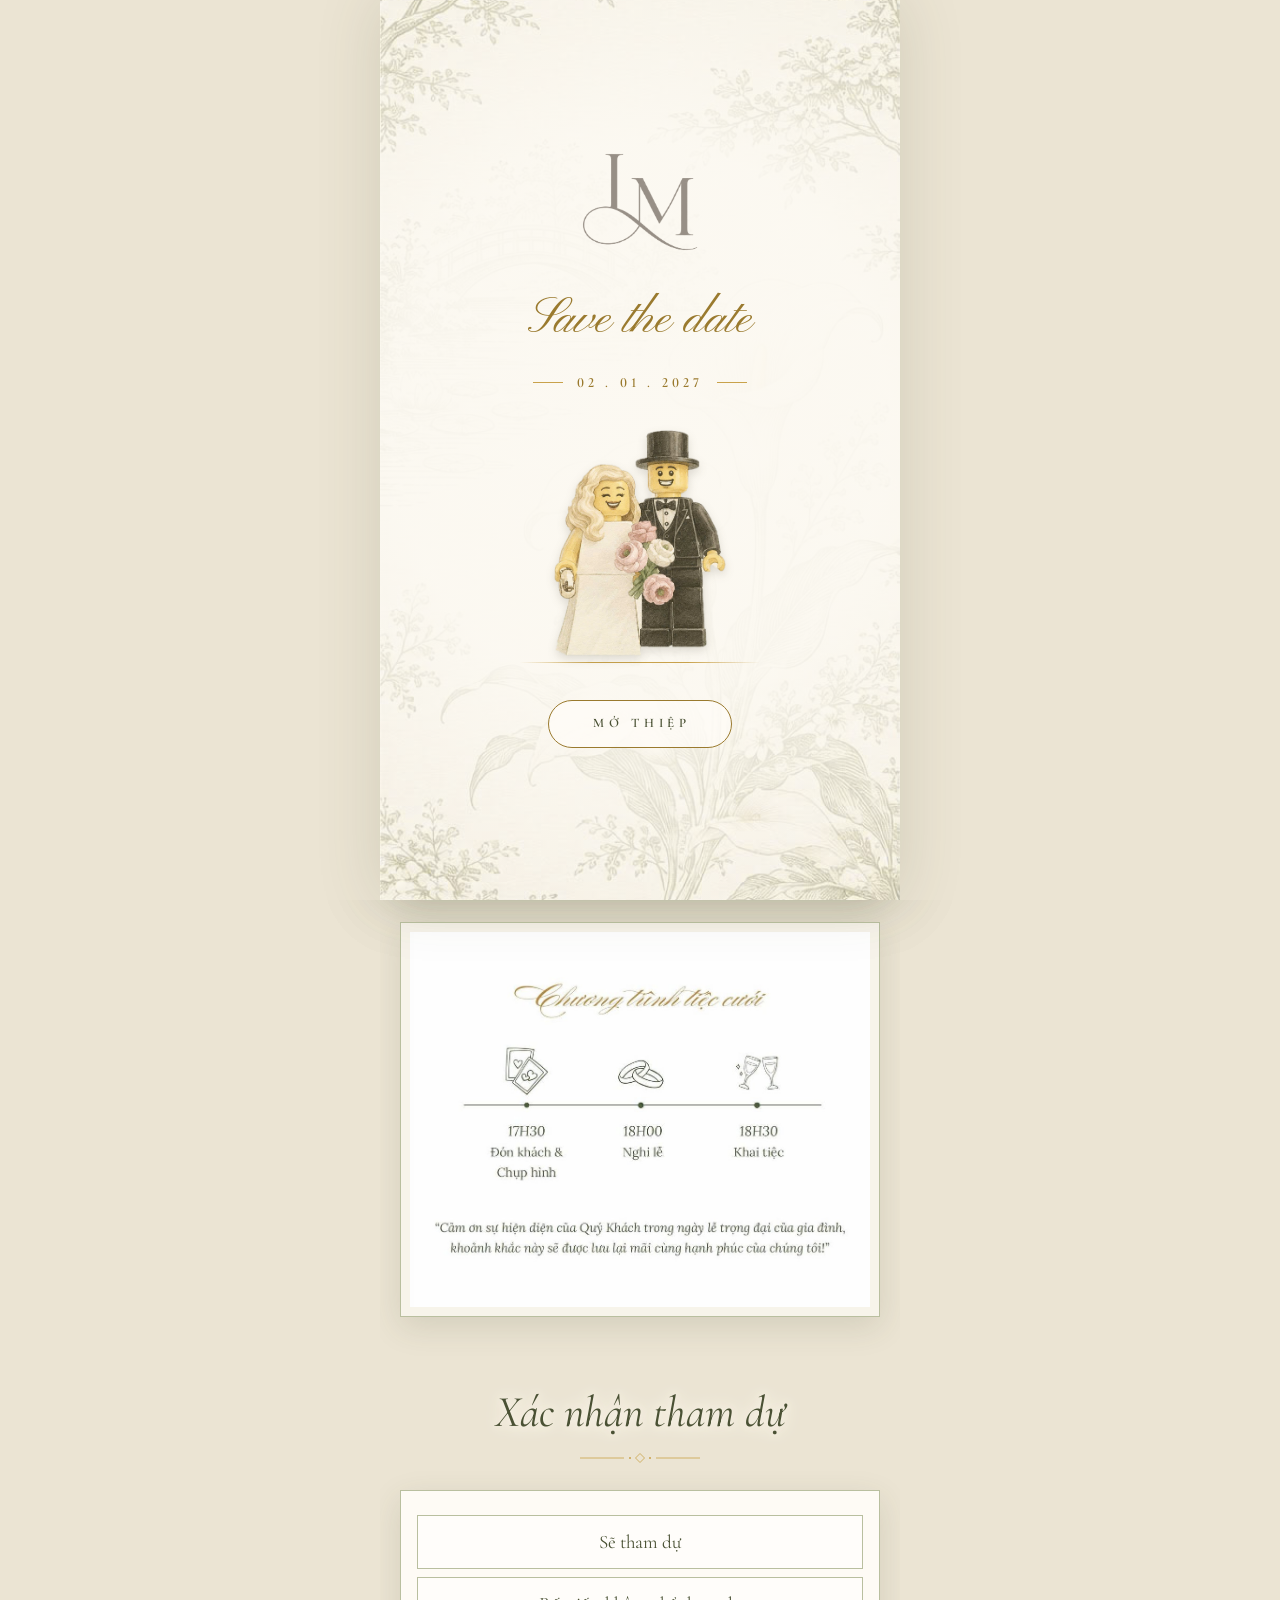
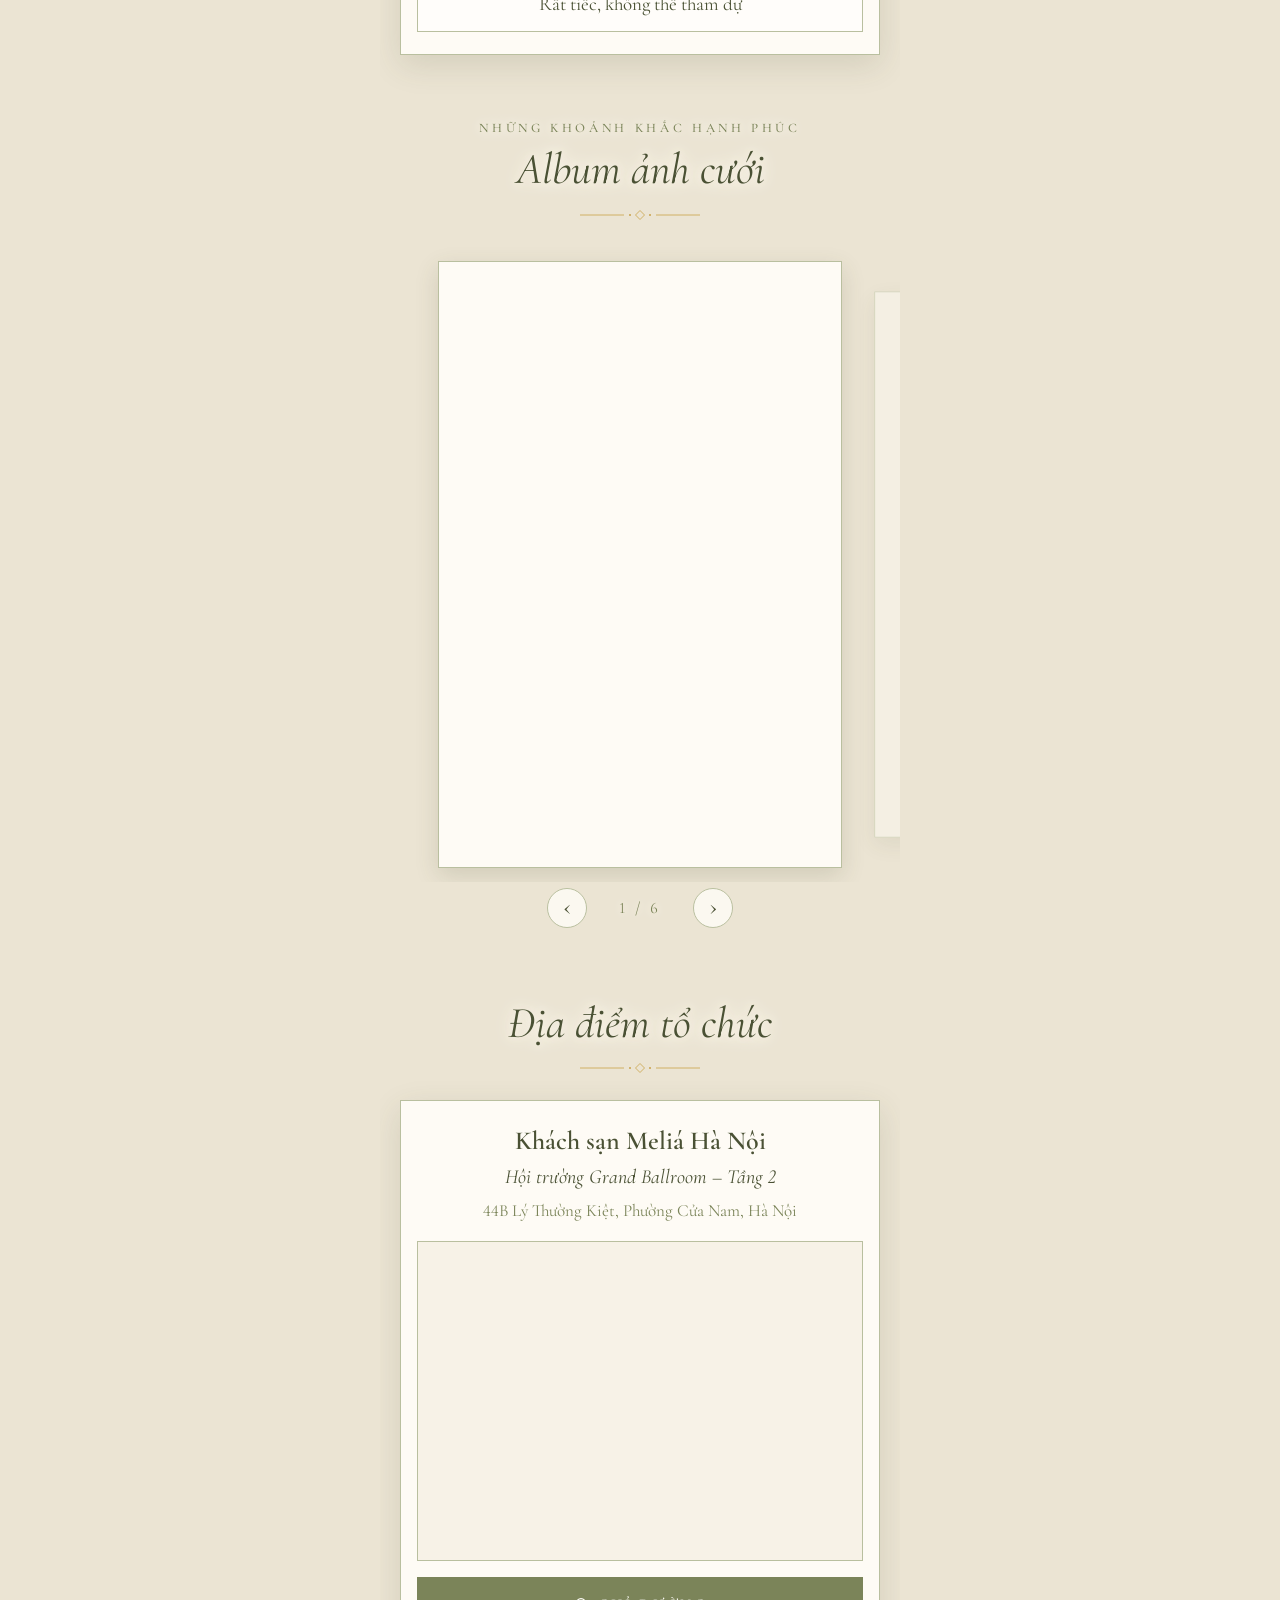
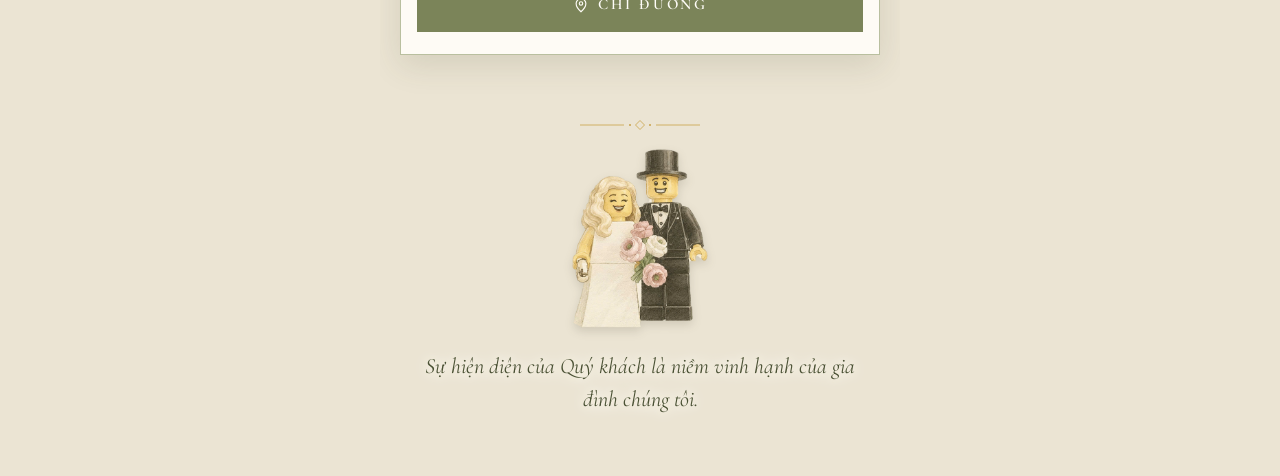
==== commit 792e1415: "Bỏ câu hỏi phía trên hai nút xác nhận tham dự Co-Authored-By: Claude Opus 5.5 <noreply@anthropic.com" ====
--- a/thu.html
+++ b/thu.html
@@ -73,7 +73,7 @@
 
           <!-- Bước 1: chọn có / không -->
           <fieldset class="xn-nhom xn-buoc-1">
-            <legend class="xn-nhan">Quý khách sẽ tham dự chứ?</legend>
+            <legend class="chi-doc">Tham dự</legend>
             <div class="xn-chon">
               <label><input type="radio" name="thamDu" value="Sẽ tham dự"><span>Sẽ tham dự</span></label>
               <label><input type="radio" name="thamDu" value="Không thể tham dự"><span>Rất tiếc, không thể tham dự</span></label>
--- a/style.css
+++ b/style.css
@@ -220,6 +220,19 @@
 }
 
 .nut[hidden] { display: none; }
+
+/* Chữ chỉ dành cho trình đọc màn hình, không hiện trên trang */
+.chi-doc {
+  position: absolute;
+  width: 1px;
+  height: 1px;
+  margin: -1px;
+  padding: 0;
+  overflow: hidden;
+  clip: rect(0 0 0 0);
+  white-space: nowrap;
+  border: 0;
+}
 
 /* ---------- 2. Xác nhận tham dự ---------- */
 .xn-han {
